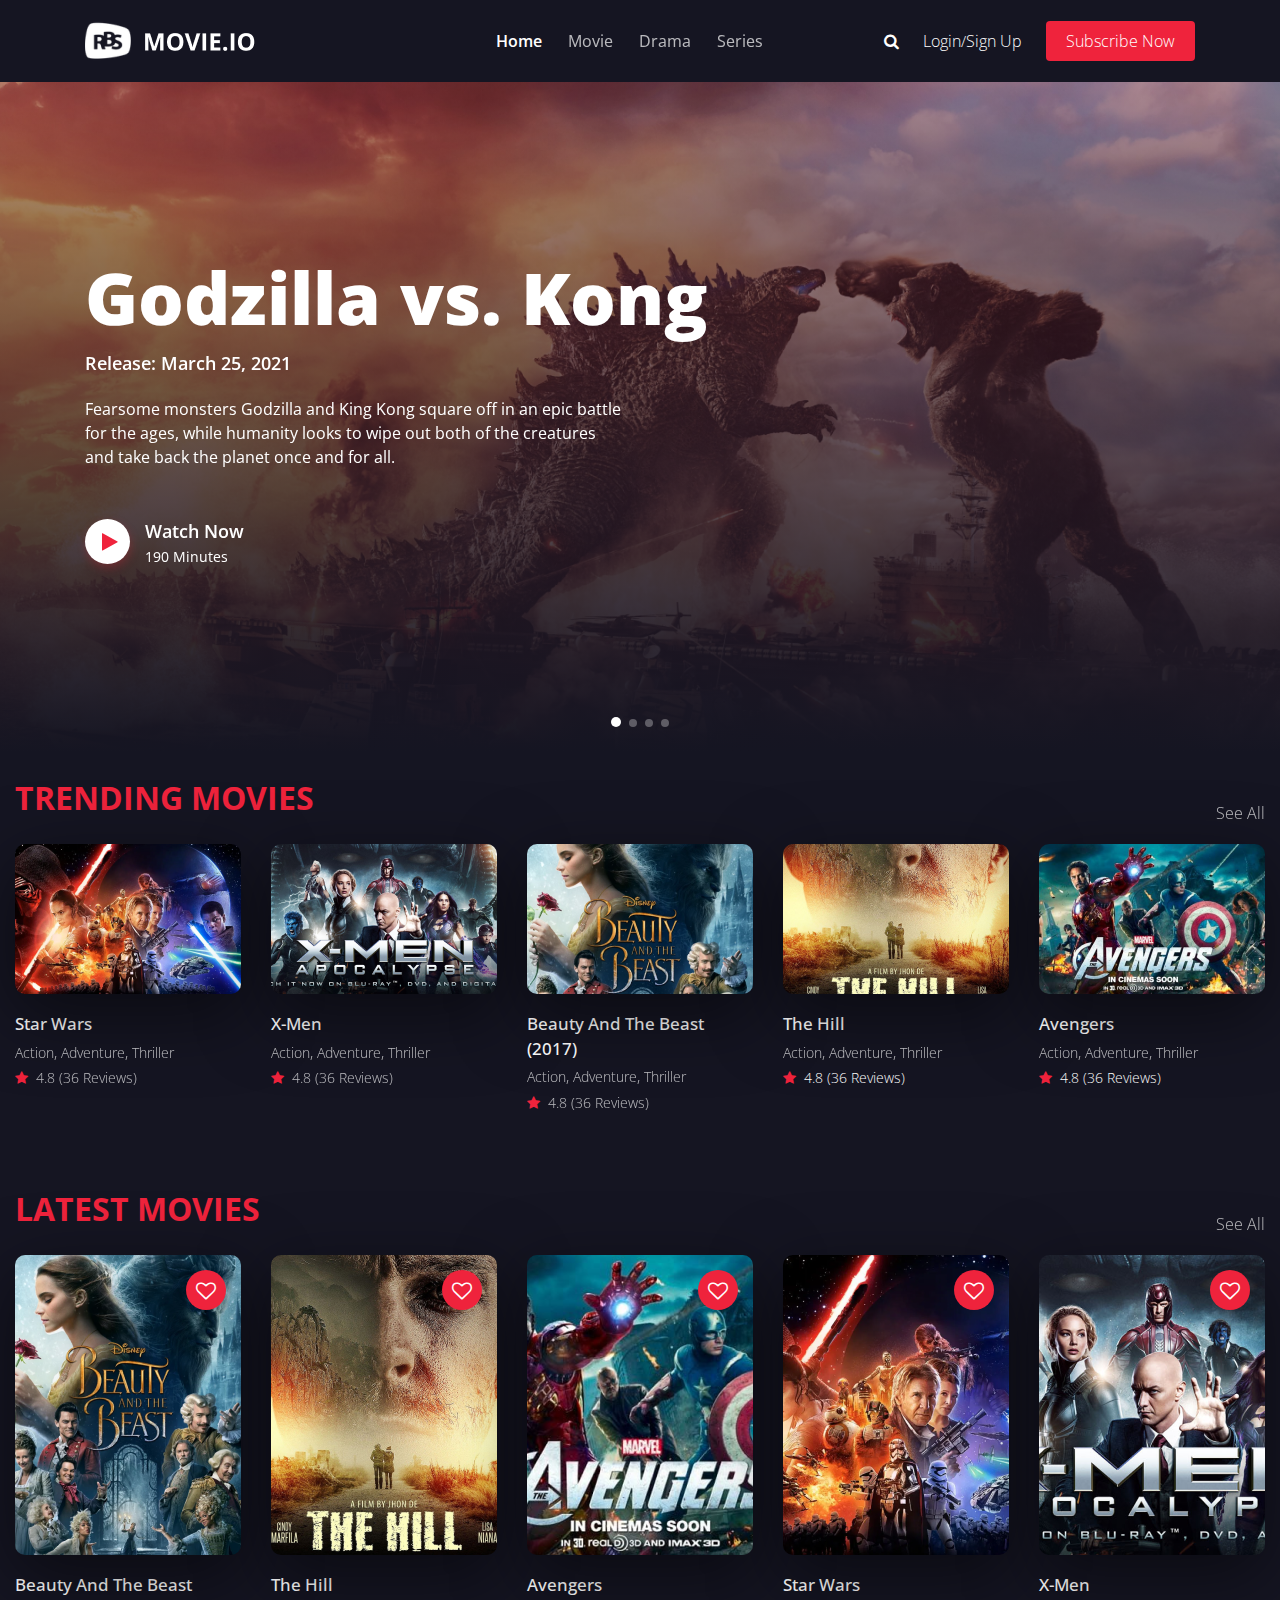
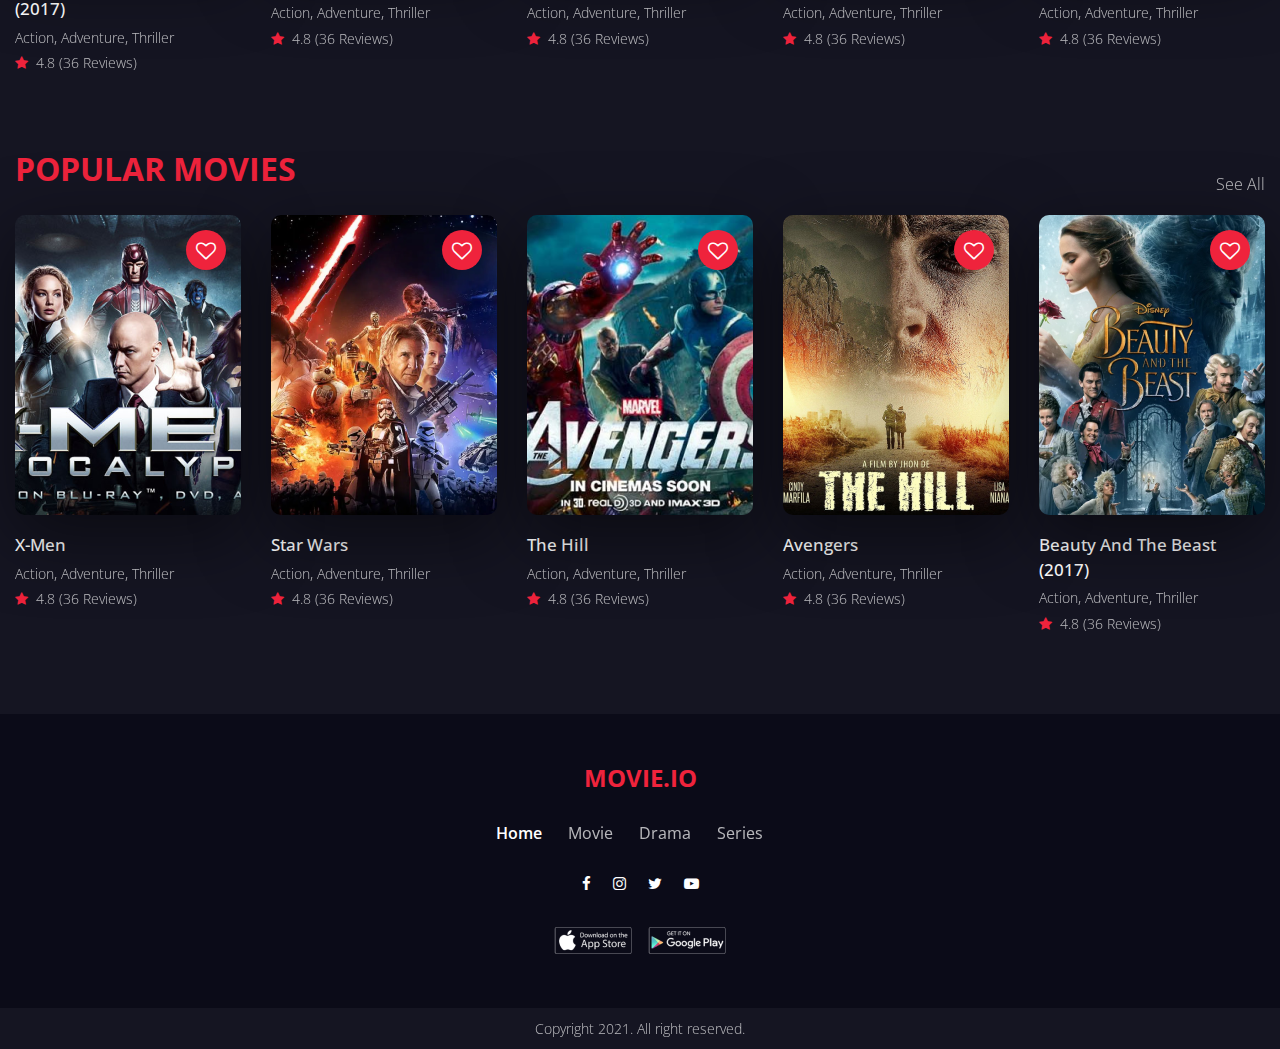
==== index.html @ 11afa3ee "home and details page desing" ====
<!DOCTYPE html>
<html lang="en">
<head>
    <meta charset="UTF-8">
    <meta name="viewport" content="width=device-width, initial-scale=1.0">
    <title>Movie App</title>
    <link rel="icon" href="assets/img/fav.ico" type="image/gif">
    <!--CSS Styles-->
    <link href="assets/css/bootstrap.min.css" rel="stylesheet">
    <link href="https://cdnjs.cloudflare.com/ajax/libs/font-awesome/4.7.0/css/font-awesome.css" rel="stylesheet">
    <link href="https://fonts.googleapis.com/css2?family=Open+Sans:ital,wght@0,400;0,600;0,700;0,800;1,400&display=swap" rel="stylesheet">
    <link href="assets/css/owl.carousel.min.css" rel="stylesheet">
    <link href="assets/css/style.css" rel="stylesheet">
    <link href="assets/css/responsive.css" rel="stylesheet">
</head>
<body>
    <header>
        <div class="header-menu-area">
            <div class="container">
                <div class="row align-items-center">
                    <div class="col-md-4">
                        <a href="#" class="logo"><img src="assets/img/logo.png" alt="Movie App"></a>
                    </div>
                    <div class="col-md-4">
                        <div class="primary-menu">
                            <ul class="main-menu text-center">
                                <li class="current-menu-item"><a href="#">Home</a></li>
                                <li><a href="#">Movie</a></li>
                                <li><a href="#">Drama</a></li>
                                <li><a href="#">Series</a></li>
                            </ul>
                        </div>
                    </div>
                    <div class="col-md-4 text-right">
                        <div class="header-right-area">
                            <ul class="list-unstyled m-0">
                                <li class="list-inline-item"><a href="#" class="search-trigger"><i class="fa fa-search"></i></a></li>
                                <li class="list-inline-item"><a href="#" class="inline-link">Login</a>/<a href="#" class="inline-link">Sign Up</a></li>
                                <li class="list-inline-item"><a href="#" class="movie-btn">Subscribe Now</a></li>
                            </ul>
                        </div>
                    </div>
                </div>
            </div>
        </div>
    </header>

    <section id="main-slider" class="slider-area owl-carousel">
        <div class="slider-item">
            <div class="slider-text-container">
                <div class="container">
                    <div class="row">
                        <div class="col-md-12">
                            <div class="slider-text">
                                <h1>Godzilla vs. Kong</h1>
                                <div class="release-date">release: March 25, 2021 </div>
                                <p>Fearsome monsters Godzilla and King Kong square off in an epic battle for the ages, while humanity looks to wipe out both of the creatures and take back the planet once and for all.</p>
                                <div class="watch-button">
                                    <a href="#" class="play-btn"><i class="fa fa-play" aria-hidden="true"></i></a>
                                    <div class="watch-text">Watch Now <div class="duration">190 minutes</div></div>
                                </div>
                            </div>
                        </div>
                    </div>
                </div>
            </div>
            <img src="assets/img/slider.png" alt="Title here">
        </div>
        <div class="slider-item">
            <div class="slider-text-container">
                <div class="container">
                    <div class="row">
                        <div class="col-md-12">
                            <div class="slider-text">
                                <h1>Star Wars II</h1>
                                <div class="release-date">release: March 25, 2021 </div>
                                <p>Fearsome monsters Godzilla and King Kong square off in an epic battle for the ages, while humanity looks to wipe out both of the creatures and take back the planet once and for all.</p>
                                <div class="watch-button">
                                    <a href="#" class="play-btn"><i class="fa fa-play" aria-hidden="true"></i></a>
                                    <div class="watch-text">Watch Now <div class="duration">190 minutes</div></div>
                                </div>
                            </div>
                        </div>
                    </div>
                </div>
            </div>
            <img src="assets/img/slider-2.png" alt="Title here">
        </div>
        <div class="slider-item">
            <div class="slider-text-container">
                <div class="container">
                    <div class="row">
                        <div class="col-md-12">
                            <div class="slider-text">
                                <h1>Godzilla vs. Kong</h1>
                                <div class="release-date">release: March 25, 2021 </div>
                                <p>Fearsome monsters Godzilla and King Kong square off in an epic battle for the ages, while humanity looks to wipe out both of the creatures and take back the planet once and for all.</p>
                                <div class="watch-button">
                                    <a href="#" class="play-btn"><i class="fa fa-play" aria-hidden="true"></i></a>
                                    <div class="watch-text">Watch Now <div class="duration">190 minutes</div></div>
                                </div>
                            </div>
                        </div>
                    </div>
                </div>
            </div>
            <img src="assets/img/slider.png" alt="Title here">
        </div>
        <div class="slider-item">
            <div class="slider-text-container">
                <div class="container">
                    <div class="row">
                        <div class="col-md-12">
                            <div class="slider-text">
                                <h1>Star Wars II</h1>
                                <div class="release-date">release: March 25, 2021 </div>
                                <p>Fearsome monsters Godzilla and King Kong square off in an epic battle for the ages, while humanity looks to wipe out both of the creatures and take back the planet once and for all.</p>
                                <div class="watch-button">
                                    <a href="#" class="play-btn"><i class="fa fa-play" aria-hidden="true"></i></a>
                                    <div class="watch-text">Watch Now <div class="duration">190 minutes</div></div>
                                </div>
                            </div>
                        </div>
                    </div>
                </div>
            </div>
            <img src="assets/img/slider-2.png" alt="Title here">
        </div>
    </section>

    <section class="trending-movies pb-0">
        <div class="container max-container">
            <div class="row align-items-center">
                <div class="col-md-8">
                    <div class="section-title">
                        <h2>trending movies</h2>
                    </div>
                </div>
                <div class="col-md-4 text-right">
                    <a href="#" class="view-link">See All</a>
                </div>
            </div>
            <div class="row">
                <div class="col">
                    <div class="movie-thumbnail">
                        <div class="movie-poster">
                            <img src="assets/img/movie.png" alt="star wars">
                        </div>
                        <div class="movie-desc">
                            <h4><a href="#">star wars</a></h4>
                            <div class="movie-categories"><a href="#">action</a>, <a href="#">adventure</a>, <a href="#">thriller</a></div>
                            <div class="movie-ratings"><i class="fa fa-star"></i><span>4.8 (36 reviews)</span></div>
                        </div>
                    </div>
                </div>
                <div class="col">
                    <div class="movie-thumbnail">
                        <div class="movie-poster">
                            <img src="assets/img/thumb-2.png" alt="X-men">
                        </div>
                        <div class="movie-desc">
                            <h4><a href="#">X-men</a></h4>
                            <div class="movie-categories"><a href="#">action</a>, <a href="#">adventure</a>, <a href="#">thriller</a></div>
                            <div class="movie-ratings"><i class="fa fa-star"></i><span>4.8 (36 reviews)</span></div>
                        </div>
                    </div>
                </div>
                <div class="col">
                    <div class="movie-thumbnail">
                        <div class="movie-poster">
                            <img src="assets/img/thumb-3.png" alt="Beauty and the beast (2017)">
                        </div>
                        <div class="movie-desc">
                            <h4><a href="#">Beauty and the beast (2017)</a></h4>
                            <div class="movie-categories"><a href="#">action</a>, <a href="#">adventure</a>, <a href="#">thriller</a></div>
                            <div class="movie-ratings"><i class="fa fa-star"></i><span>4.8 (36 reviews)</span></div>
                        </div>
                    </div>
                </div>
                <div class="col">
                    <div class="movie-thumbnail">
                        <div class="movie-poster">
                            <img src="assets/img/thumb-4.png" alt="the hill">
                        </div>
                        <div class="movie-desc">
                            <h4><a href="#">the hill</a></h4>
                            <div class="movie-categories"><a href="#">action</a>, <a href="#">adventure</a>, <a href="#">thriller</a></div>
                            <div class="movie-ratings"><i class="fa fa-star"></i>4.8 (36 reviews)</div>
                        </div>
                    </div>
                </div>
                <div class="col">
                    <div class="movie-thumbnail">
                        <div class="movie-poster">
                            <img src="assets/img/thumb-5.png" alt="avengers">
                        </div>
                        <div class="movie-desc">
                            <h4><a href="#">avengers</a></h4>
                            <div class="movie-categories"><a href="#">action</a>, <a href="#">adventure</a>, <a href="#">thriller</a></div>
                            <div class="movie-ratings"><i class="fa fa-star"></i>4.8 (36 reviews)</div>
                        </div>
                    </div>
                </div>
            </div>
        </div>
    </section>
    
    <section class="trending-movies latest-movies pt-80 pb-0">
        <div class="container max-container">
            <div class="row align-items-center">
                <div class="col-md-8">
                    <div class="section-title">
                        <h2>latest movies</h2>
                    </div>
                </div>
                <div class="col-md-4 text-right">
                    <a href="#" class="view-link">See All</a>
                </div>
            </div>
            <div class="row">
                <div class="col">
                    <div class="movie-thumbnail movie-long-thumb position-relative">
                        <a href="#" class="movie-wishlist"><i class="fa fa-heart-o"></i></a>
                        <div class="movie-poster">
                            <img src="assets/img/movie-1.png" alt="Beauty and the beast (2017)">
                        </div>
                        <div class="movie-desc">
                            <h4><a href="#">Beauty and the beast (2017)</a></h4>
                            <div class="movie-categories"><a href="#">action</a>, <a href="#">adventure</a>, <a href="#">thriller</a></div>
                            <div class="movie-ratings"><i class="fa fa-star"></i><span>4.8 (36 reviews)</span></div>
                        </div>
                    </div>
                </div>
                <div class="col">
                    <div class="movie-thumbnail movie-long-thumb position-relative">
                        <a href="#" class="movie-wishlist"><i class="fa fa-heart-o"></i></a>
                        <div class="movie-poster">
                            <img src="assets/img/movie-2.png" alt="the hill">
                        </div>
                        <div class="movie-desc">
                            <h4><a href="#">the hill</a></h4>
                            <div class="movie-categories"><a href="#">action</a>, <a href="#">adventure</a>, <a href="#">thriller</a></div>
                            <div class="movie-ratings"><i class="fa fa-star"></i><span>4.8 (36 reviews)</span></div>
                        </div>
                    </div>
                </div>
                <div class="col">
                    <div class="movie-thumbnail movie-long-thumb position-relative">
                        <a href="#" class="movie-wishlist"><i class="fa fa-heart-o"></i></a>
                        <div class="movie-poster">
                            <img src="assets/img/movie-3.png" alt="avengers">
                        </div>
                        <div class="movie-desc">
                            <h4><a href="#">avengers</a></h4>
                            <div class="movie-categories"><a href="#">action</a>, <a href="#">adventure</a>, <a href="#">thriller</a></div>
                            <div class="movie-ratings"><i class="fa fa-star"></i><span>4.8 (36 reviews)</span></div>
                        </div>
                    </div>
                </div>
                <div class="col">
                    <div class="movie-thumbnail movie-long-thumb position-relative">
                        <a href="#" class="movie-wishlist"><i class="fa fa-heart-o"></i></a>
                        <div class="movie-poster">
                            <img src="assets/img/movie-4.png" alt="star wars">
                        </div>
                        <div class="movie-desc">
                            <h4><a href="#">star wars</a></h4>
                            <div class="movie-categories"><a href="#">action</a>, <a href="#">adventure</a>, <a href="#">thriller</a></div>
                            <div class="movie-ratings"><i class="fa fa-star"></i><span>4.8 (36 reviews)</span></div>
                        </div>
                    </div>
                </div>
                <div class="col">
                    <div class="movie-thumbnail movie-long-thumb position-relative">
                        <a href="#" class="movie-wishlist"><i class="fa fa-heart-o"></i></a>
                        <div class="movie-poster">
                            <img src="assets/img/movie-5.png" alt="X-men">
                        </div>
                        <div class="movie-desc">
                            <h4><a href="#">X-men</a></h4>
                            <div class="movie-categories"><a href="#">action</a>, <a href="#">adventure</a>, <a href="#">thriller</a></div>
                            <div class="movie-ratings"><i class="fa fa-star"></i><span>4.8 (36 reviews)</span></div>
                        </div>
                    </div>
                </div>
            </div>
        </div>
    </section>

    <section class="trending-movies popular-movies pt-80 pb-80">
        <div class="container max-container">
            <div class="row align-items-center">
                <div class="col-md-8">
                    <div class="section-title">
                        <h2>popular movies</h2>
                    </div>
                </div>
                <div class="col-md-4 text-right">
                    <a href="#" class="view-link">See All</a>
                </div>
            </div>
            <div class="row">
                <div class="col">
                    <div class="movie-thumbnail movie-long-thumb position-relative">
                        <a href="#" class="movie-wishlist"><i class="fa fa-heart-o"></i></a>
                        <div class="movie-poster">
                            <img src="assets/img/movie-5.png" alt="X-men">
                        </div>
                        <div class="movie-desc">
                            <h4><a href="#">X-men</a></h4>
                            <div class="movie-categories"><a href="#">action</a>, <a href="#">adventure</a>, <a href="#">thriller</a></div>
                            <div class="movie-ratings"><i class="fa fa-star"></i><span>4.8 (36 reviews)</span></div>
                        </div>
                    </div>
                </div>
                <div class="col">
                    <div class="movie-thumbnail movie-long-thumb position-relative">
                        <a href="#" class="movie-wishlist"><i class="fa fa-heart-o"></i></a>
                        <div class="movie-poster">
                            <img src="assets/img/movie-4.png" alt="star wars">
                        </div>
                        <div class="movie-desc">
                            <h4><a href="#">star wars</a></h4>
                            <div class="movie-categories"><a href="#">action</a>, <a href="#">adventure</a>, <a href="#">thriller</a></div>
                            <div class="movie-ratings"><i class="fa fa-star"></i><span>4.8 (36 reviews)</span></div>
                        </div>
                    </div>
                </div>
                <div class="col">
                    <div class="movie-thumbnail movie-long-thumb position-relative">
                        <a href="#" class="movie-wishlist"><i class="fa fa-heart-o"></i></a>
                        <div class="movie-poster">
                            <img src="assets/img/movie-3.png" alt="the hill">
                        </div>
                        <div class="movie-desc">
                            <h4><a href="#">the hill</a></h4>
                            <div class="movie-categories"><a href="#">action</a>, <a href="#">adventure</a>, <a href="#">thriller</a></div>
                            <div class="movie-ratings"><i class="fa fa-star"></i><span>4.8 (36 reviews)</span></div>
                        </div>
                    </div>
                </div>
                <div class="col">
                    <div class="movie-thumbnail movie-long-thumb position-relative">
                        <a href="#" class="movie-wishlist"><i class="fa fa-heart-o"></i></a>
                        <div class="movie-poster">
                            <img src="assets/img/movie-2.png" alt="avengers">
                        </div>
                        <div class="movie-desc">
                            <h4><a href="#">avengers</a></h4>
                            <div class="movie-categories"><a href="#">action</a>, <a href="#">adventure</a>, <a href="#">thriller</a></div>
                            <div class="movie-ratings"><i class="fa fa-star"></i><span>4.8 (36 reviews)</span></div>
                        </div>
                    </div>
                </div>
                <div class="col">
                    <div class="movie-thumbnail movie-long-thumb position-relative">
                        <a href="#" class="movie-wishlist"><i class="fa fa-heart-o"></i></a>
                        <div class="movie-poster">
                            <img src="assets/img/movie-1.png" alt="Beauty and the beast (2017)">
                        </div>
                        <div class="movie-desc">
                            <h4><a href="#">Beauty and the beast (2017)</a></h4>
                            <div class="movie-categories"><a href="#">action</a>, <a href="#">adventure</a>, <a href="#">thriller</a></div>
                            <div class="movie-ratings"><i class="fa fa-star"></i><span>4.8 (36 reviews)</span></div>
                        </div>
                    </div>
                </div>
            </div>
        </div>
    </section>

    <footer>
        <div class="site-footer">
            <div class="container">
                <div class="row">
                    <div class="col-lg-12 text-center">
                        <h2>MOVIE.IO</h2>
                        <div class="footer-links">
                            <ul class="main-menu text-center">
                                <li class="current-menu-item"><a href="#">Home</a></li>
                                <li><a href="#">Movie</a></li>
                                <li><a href="#">Drama</a></li>
                                <li><a href="#">Series</a></li>
                            </ul>
                        </div>
                        <div class="social-links">
                            <ul class="list-unstyled m-0">
                                <li class="list-inline-item"><a href="#"><i class="fa fa-facebook"></i></a></li>
                                <li class="list-inline-item"><a href="#"><i class="fa fa-instagram"></i></a></li>
                                <li class="list-inline-item"><a href="#"><i class="fa fa-twitter"></i></a></li>
                                <li class="list-inline-item"><a href="#"><i class="fa fa-youtube-play"></i></a></li>
                            </ul>
                        </div>
                        <div class="app-store-link">
                            <a href="#"><img src="assets/img/app-store.png" alt="App Store"></a>
                            <a href="#"><img src="assets/img/google-play.png" alt="google play"></a>
                        </div>
                    </div>
                </div>
            </div>
        </div>
        <div class="footer-copy-right">
            <div class="container">
                <div class="row">
                    <div class="col-lg-12">
                        <p class="text-center">Copyright 2021. All right reserved.</p>
                    </div>
                </div>
            </div>
        </div>
    </footer>

    <script src="assets/js/jquery-3.5.1.min.js"></script>
    <script src="assets/js/popper.min.js"></script>
    <script src="assets/js/bootstrap.min.js"></script>
    <script src="assets/js/owl.carousel.min.js"></script>
    <script src="assets/js/main.js"></script>
</body>
</html>
---- assets/css/style.css ----
/*!
Theme Name: Quickstart Pack
Theme URI: https://github.com/aminurislamarnob/
Author: Aminur Islam Arnob
Author URI: https://github.com/aminurislamarnob/
Description: Quickstart HTML Pack With Bootstrap 4
*/

:root{
    --movie-red:#EF233C;
    --movie-black:#0B0B18;
    --movie-black-2:#151522;
    --movie-white:#ffffff;
}


body {
    font-family: 'Open Sans', sans-serif;
    color: var(--azna-gray);
    line-height: 1.5;
    font-size: 15px;
    font-weight: 300;
}

h1,
h2,
h3,
h4,
h5,
h6 {
    margin: 0 0 15px;
    font-weight: 700;
    color: var(--azna-black);
}
a:focus,
.form-control:focus,
.btn:focus,
button:focus,
video:focus, .btn:focus{
    outline: 0 solid;
    -webkit-box-shadow: none;
            box-shadow: none;
}

img {
    max-width: 100%;
    height: auto;
}

a{color: var(--azna-orange);}
a:hover {
    text-decoration: none;
    color: var(--azna-black);
}

a, .trans-3, button, input[type=submit] {
    -webkit-transition: all 0.3s ease;
    -o-transition: all 0.3s ease;
    transition: all 0.3s ease;
}

.trans-4 {
    -webkit-transition: all 0.4s ease;
    -o-transition: all 0.4s ease;
    transition: all 0.4s ease;
}

.trans-4 {
    -webkit-transition: all 0.5s ease;
    -o-transition: all 0.5s ease;
    transition: all 0.5s ease;
}

.trans-5 {
    -webkit-transition: all 0.5s ease-in;
    -o-transition: all 0.5s ease-in;
    transition: all 0.5s ease-in;
}

.trans-6 {
    -webkit-transition: all 0.6s ease-in;
    -o-transition: all 0.6s ease-in;
    transition: all 0.6s ease-in;
}

strong, b {
    font-weight: 700;
}

/* ::-webkit-input-placeholder {
    color: #151428;
}

:-ms-input-placeholder { 
    color: #151428;
}

::placeholder, textarea::placeholder {
    color: #151428;
} */
.pb-30{
    padding-bottom: 30px;
}
.mb-30{
    margin-bottom: 30px;
}
.pb-60{
    padding-bottom: 60px;
}
.mb-60{
    margin-bottom: 60px;
}
.pb-100{
    padding-bottom: 100px;
}
.pt-30{
    padding-top: 30px;
}
.mt-30{
    margin-top: 30px;
}
.pt-60{
    padding-top: 60px;
}
.pt-80{
    padding-top: 80px!important;
}
.pb-80{
    padding-bottom: 80px!important;
}
.mt-60{
    margin-top: 60px;
}
.pt-100{
    padding-top: 100px;
}
.container.max-container {
    max-width: 1440px;
}

/*Menu Area*/
.main-menu, .main-menu ul {
    margin: 0;
    padding: 0;
    list-style: none;
    text-transform: capitalize;
}

.main-menu > li {
    display: inline-block;
}

.header-menu-area .logo img {
    max-height: 55px;
}

.main-menu > li > a {
    display: block;
    padding: 30px 0;
    margin-right: 22px;
}

.main-menu li a {
    color: var(--movie-white);
    font-weight: 400;
    font-size: 16px;
    opacity: 0.7;
    line-height: 22px;
}
.main-menu li.current-menu-item a {
    color: var(--movie-white);
    font-weight: 600;
    opacity: 1;
}

.main-menu li a:hover {
    color: var(--movie-white);
    opacity: 1;
}
.main-menu li {
    position: relative;
}

.main-menu li.menu-item-has-children > a::after {
    font-family: 'FontAwesome';
    font-size: 13px;
    padding-left: 6px;
    content: "\f0d7";
}
.main-menu .sub-menu {
    position: absolute;
    background: #fff;
    width: 270px;
    padding: 20px;
    transition: .4s;
    left: 0;
    top: 70px;
    opacity: 0;
    visibility: hidden;
    z-index: -1;
    text-align: left;
}

.main-menu .sub-menu a {
    display: block;
    color: var(--azna-gray);
    padding: 10px 0;
    border-bottom: 1px solid #f2f5f7;
    font-weight: 400;
}
.main-menu .sub-menu a:hover{
    color: var(--movie-black-2);
}

.main-menu li.menu-item-has-children:hover .sub-menu {
    opacity: 1;
    visibility: visible;
    z-index: 1;
    top: 84px;
}

.main-menu .sub-menu li:last-child a {
    border-bottom: 0px;
}
.main-menu .sub-menu li:first-child a {
    padding-top: 0;
}
.header-menu-area {
    background: var(--movie-black-2);
}
.header-right-area a {
    color: var(--movie-white);
    font-size: 16px;
}

.movie-btn {
    display: inline-block;
    background: var(--movie-red);
    padding: 8px 20px;
    border-radius: 4px;
    transition: .3s;
}
.movie-btn:hover{
    background: var(--movie-white);
    color: var(--movie-red);
}

.header-right-area .list-inline-item:not(:last-child) {
    margin-right: 20px;
}
.header-right-area a:hover {
    color: var(--movie-red);
}
.header-right-area {
    color: var(--movie-white);
}

/*Slider area*/
.slider-item img {
    height: 670px;
    object-fit: cover;
}
.slider-item {
    position: relative;
    z-index: 1;
}

.slider-item::after {
    position: absolute;
    content: "";
    left: 0;
    right: 0;
    top: 0;
    bottom: 0;
    background: linear-gradient(180deg, rgba(239, 35, 60, 0.2) -21.88%, #151522 100%);
}
.slider-area .owl-dots button {
    width: 8px;
    height: 8px;
    background: #fff!important;
    margin: 0 4px;
    bottom: 20px;
    border-radius: 50%;
    opacity: 0.30;
}

.slider-area .owl-dots {
    position: absolute;
    bottom: 20px;
    text-align: center;
    left: 0;
    right: 0;
}

.slider-area .owl-dots button.active {
    width: 10px;
    height: 10px;
    opacity: 1;
}
.slider-text h1 {
    font-size: 72px;
    line-height: 65px;
    font-weight: 800;
    color: #fff;
    margin-bottom: 20px;
}
.slider-text-container {
    position: absolute;
    z-index: 9;
    left: 0;
    right: 0;
    top: 50%;
    transform: translateY(-50%);
}

.slider-text {
    color: #fff;
}

.release-date {
    font-size: 18px;
    font-weight: 600;
    text-transform: capitalize;
    margin-bottom: 20px;
}

.slider-text p {
    font-size: 16px;
    line-height: 24px;
    font-weight: 400;
    margin-bottom: 50px;
    max-width: 540px;
}

.play-btn {
    display: inline-block;
    width: 45px;
    height: 45px;
    background: #ffffff;
    color: #ef233c;
    text-align: center;
    line-height: 45px;
    box-shadow: 1px 4px 10px rgba(239, 35, 60, 0.25);
    border-radius: 50%;
    font-size: 20px;
}
.play-btn:hover {
    background: #ef233c;
    color: #fff;
}

.play-btn i {
    margin-left: 5px;
}

.watch-button {
    display: flex;
}

.watch-text .duration {
    display: list-item;
    font-size: 14px;
    font-weight: 400;
}
.watch-text .duration::marker {
    content: "";
}

.watch-text {
    font-size: 18px;
    font-weight: 600;
    line-height: 25px;
    text-transform: capitalize;
    margin-left: 15px;
}
/*Movie Thumbnail Design*/
.section-title h2 {
    text-transform: uppercase;
    font-size: 32px;
    line-height: 44px;
    color: #EF233C;
    margin-bottom: 30px;
    line-height: 1;
}

.trending-movies {
    padding: 30px 0;
    background: #151522;
}
.movie-poster {
    margin-bottom: 18px;
}
.movie-poster img {
    border-radius: 10px;
    height: 150px;
    object-fit: cover;
    filter: drop-shadow(0px 20px 35px rgba(0, 0, 0, 0.5));
}

.movie-desc h4 {
    color: var(--movie-white);
    text-transform: capitalize;
    font-size: 17px;
    margin-bottom: 4px;
    font-weight: 500;
    line-height: 24.5px;
}
.movie-desc h4 a:hover {
    color: var(--movie-red);
}

.movie-categories a, .movie-ratings {
    text-transform: capitalize;
    color: var(--movie-white);
    font-size: 14px;
}

.movie-ratings i {
    color: var(--movie-red);
    margin-right: 8px;
}

.movie-categories {
    margin-bottom: 4px;
    opacity: 0.7;
    color: var(--movie-white);
}
.movie-categories a:hover{
    color: var(--movie-red);
}
.view-link {
    color: #fff;
    opacity: 0.70;
    font-size: 16px;
}

.view-link:hover {
    opacity: 1;
    color: #fff;
}
.movie-ratings span{
    color: #fff;
    opacity: 0.70; 
}
.movie-long-thumb .movie-poster img {
    height: 300px;
    object-fit: cover;
}
.movie-wishlist {
    background: #ef233c;
    width: 40px;
    height: 40px;
    display: inline-block;
    border-radius: 50%;
    text-align: center;
    line-height: 41px;
    font-size: 20px;
    color: #fff;
    position: absolute;
    right: 15px;
    top: 15px;
    z-index: 9;
}

.movie-wishlist:hover {
    background: #fff;
    color: #ef233c;
}

/*Movies Details Page*/
.movies-details {
    background: #151522;
}

.movies-details h2 {
    color: #fff;
    font-size: 30px;
    font-weight: 600;
    margin-bottom: 30px;
}

.movies-details p {
    color: #fff;
    font-size: 16px;
    line-height: 26px;
    opacity: 0.7;
}

/*Footer Style*/
.site-footer {
    background: #0B0B18;
    padding: 50px 0;
}

.site-footer h2 {
    font-size: 24px;
    font-weight: 700;
    color: var(--movie-red);
    margin-bottom: 30px;
}

.social-links ul li a {
    color: #fff;
    display: inline-block;
    padding: 0 5px;
}

.footer-links ul li a {
    font-size: 16px;
    text-transform: capitalize;
    color: #fff;
}

.social-links {
    margin: 27px 0;
}

.footer-copy-right {
    background: #151522;
    padding: 10px 0;
    font-size: 14px;
}

.footer-copy-right p {
    margin: 0;
    color: #fff;
    opacity: 0.7;
}
.footer-links .main-menu li a {
    padding: 0;
}
---- assets/css/responsive.css ----
@media only screen and (max-width: 1700px) {

}

@media only screen and (max-width: 1700px) and (min-width: 1024px)  {

}

@media only screen and (max-width: 1365px) { 

}

@media only screen and (max-width: 1024px) { 

}

@media only screen and (min-width: 991px) {

}

@media only screen and (max-width: 1200px) { 

}



@media only screen and (max-width: 991px) {

}


@media only screen and (max-width: 767px) { 

}
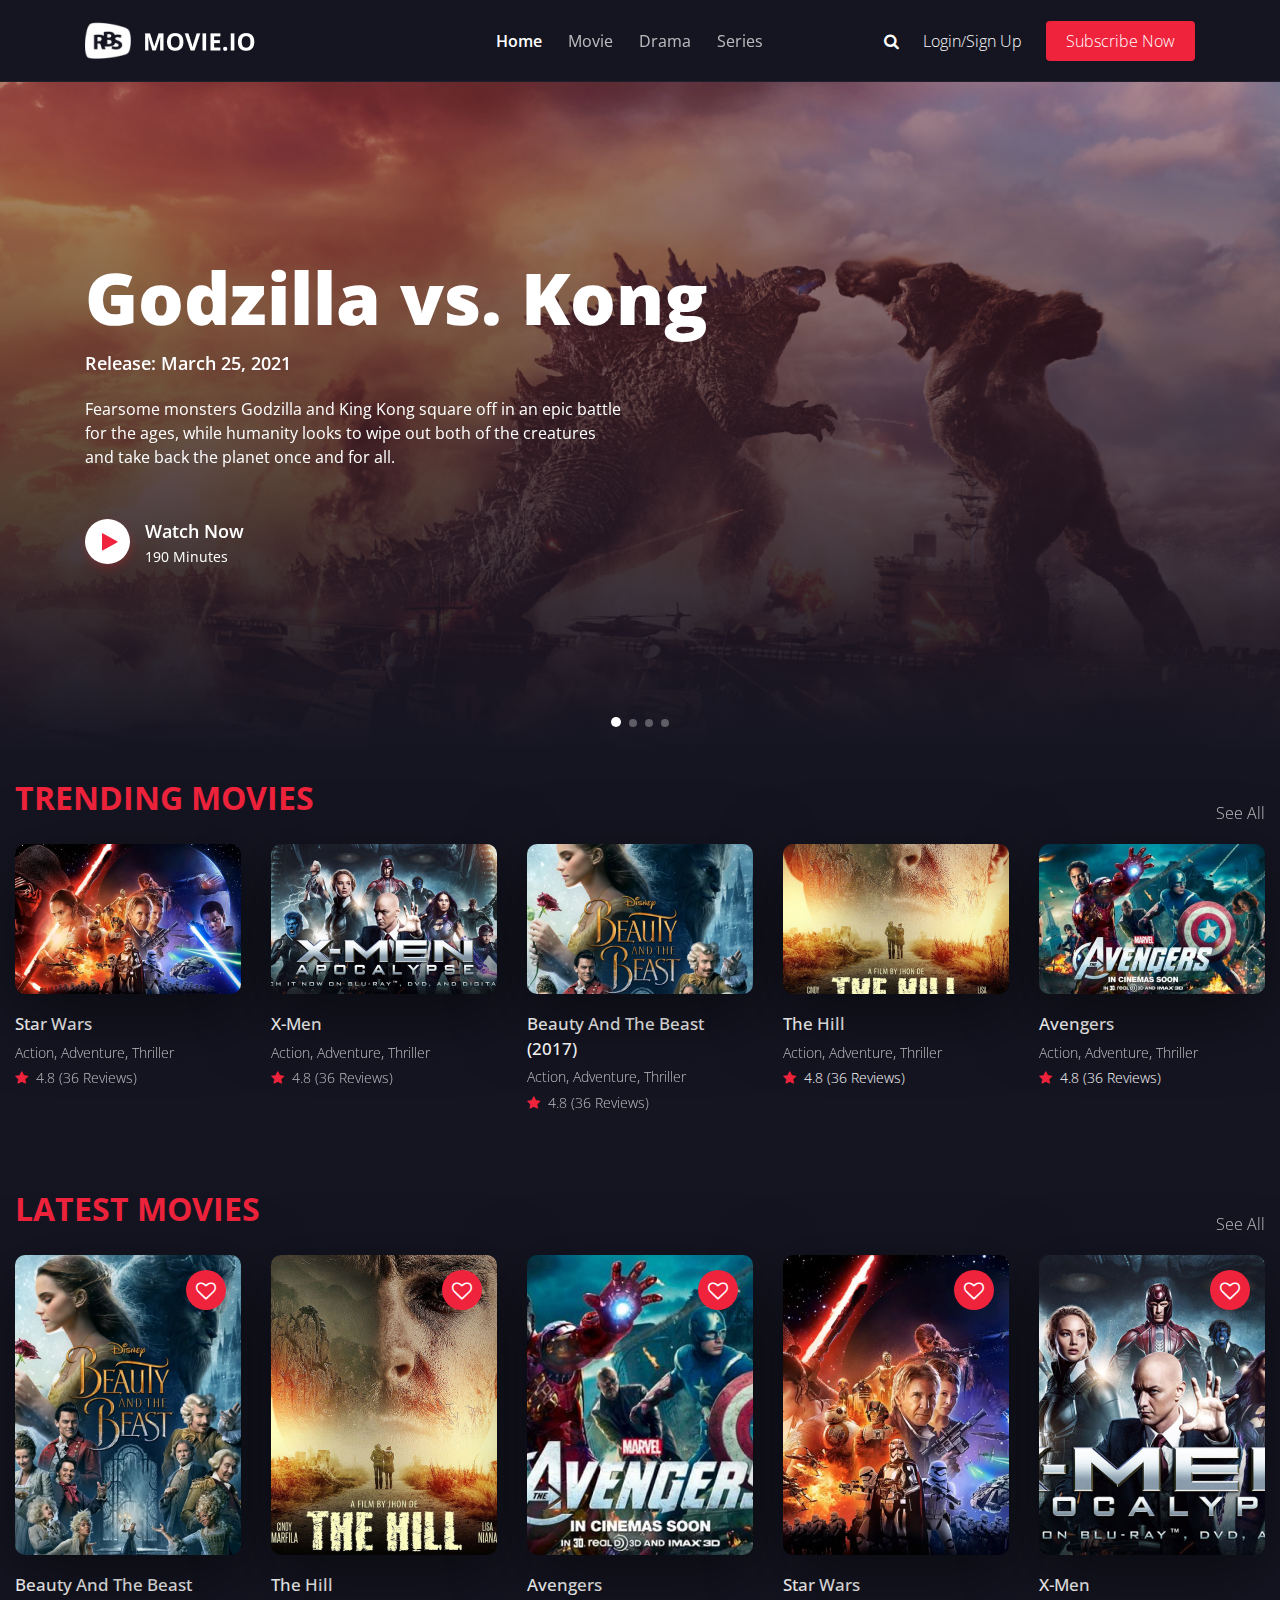
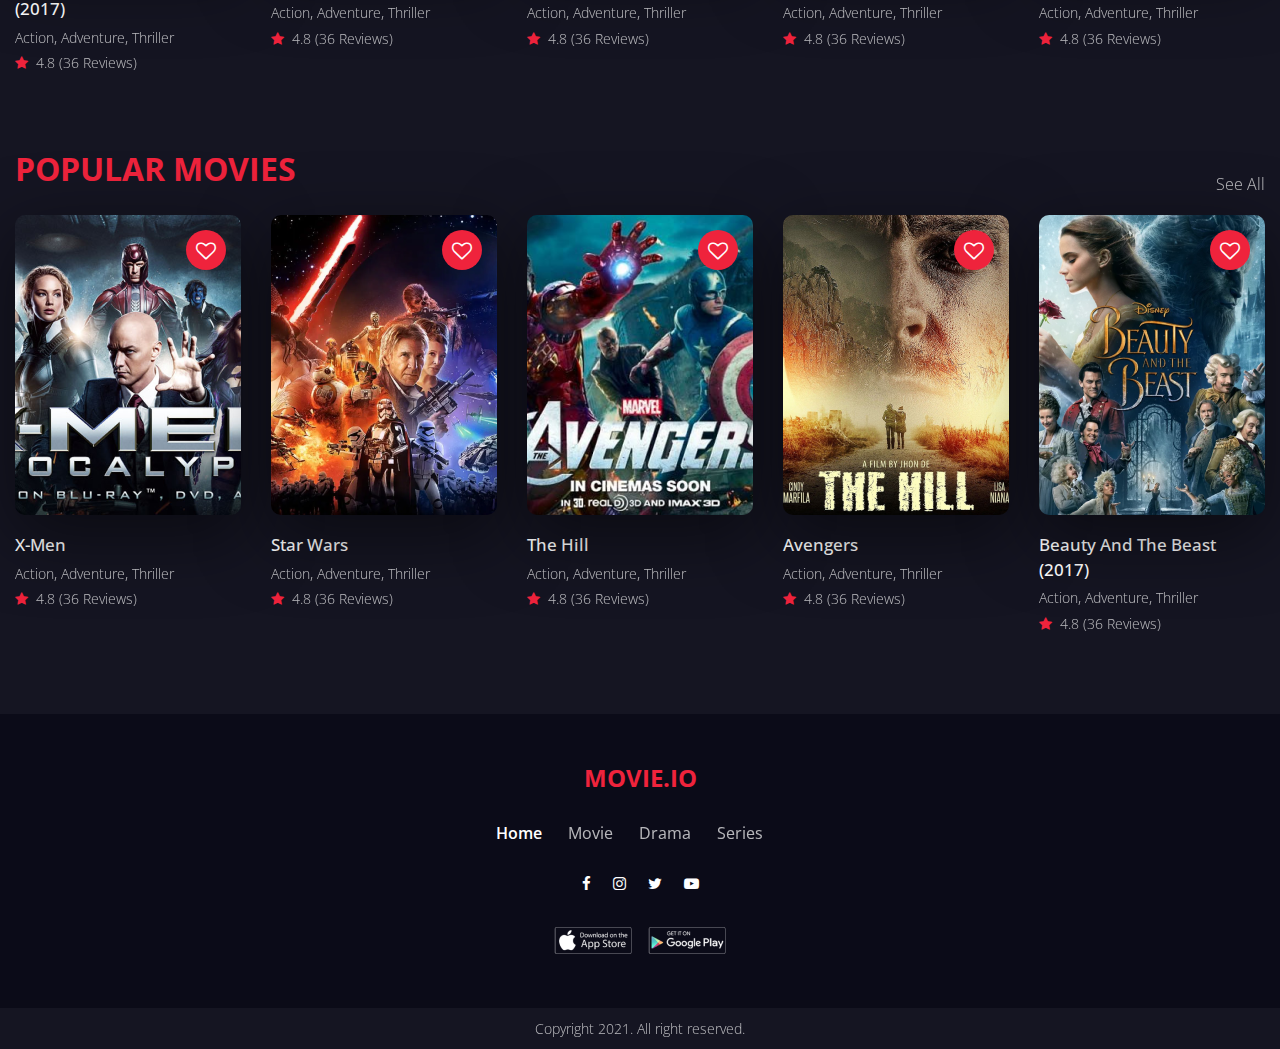
==== commit 31310646: "login and register and search design" ====
--- a/index.html
+++ b/index.html
@@ -4,7 +4,7 @@
     <meta charset="UTF-8">
     <meta name="viewport" content="width=device-width, initial-scale=1.0">
     <title>Movie App</title>
-    <link rel="icon" href="assets/img/fav.ico" type="image/gif">
+    <link rel="icon" href="assets/img/light-logo.png" type="image/gif">
     <!--CSS Styles-->
     <link href="assets/css/bootstrap.min.css" rel="stylesheet">
     <link href="https://cdnjs.cloudflare.com/ajax/libs/font-awesome/4.7.0/css/font-awesome.css" rel="stylesheet">
@@ -19,12 +19,12 @@
             <div class="container">
                 <div class="row align-items-center">
                     <div class="col-md-4">
-                        <a href="#" class="logo"><img src="assets/img/logo.png" alt="Movie App"></a>
+                        <a href="index.html" class="logo"><img src="assets/img/logo.png" alt="Movie App"></a>
                     </div>
                     <div class="col-md-4">
                         <div class="primary-menu">
                             <ul class="main-menu text-center">
-                                <li class="current-menu-item"><a href="#">Home</a></li>
+                                <li class="current-menu-item"><a href="index.html">Home</a></li>
                                 <li><a href="#">Movie</a></li>
                                 <li><a href="#">Drama</a></li>
                                 <li><a href="#">Series</a></li>
@@ -34,8 +34,15 @@
                     <div class="col-md-4 text-right">
                         <div class="header-right-area">
                             <ul class="list-unstyled m-0">
-                                <li class="list-inline-item"><a href="#" class="search-trigger"><i class="fa fa-search"></i></a></li>
-                                <li class="list-inline-item"><a href="#" class="inline-link">Login</a>/<a href="#" class="inline-link">Sign Up</a></li>
+                                <li class="list-inline-item">
+                                    <a href="#" class="search-trigger"><i class="fa fa-search"></i></a>
+                                    <div class="float-search-box">
+                                        <form action="">
+                                            <input class="form-control" type="text" name="search" id="search" placeholder="Please type to search movie...">
+                                        </form>
+                                    </div>
+                                </li>
+                                <li class="list-inline-item"><a href="login.html" class="inline-link">Login</a>/<a href="register.html" class="inline-link">Sign Up</a></li>
                                 <li class="list-inline-item"><a href="#" class="movie-btn">Subscribe Now</a></li>
                             </ul>
                         </div>
@@ -56,7 +63,47 @@
                                 <div class="release-date">release: March 25, 2021 </div>
                                 <p>Fearsome monsters Godzilla and King Kong square off in an epic battle for the ages, while humanity looks to wipe out both of the creatures and take back the planet once and for all.</p>
                                 <div class="watch-button">
-                                    <a href="#" class="play-btn"><i class="fa fa-play" aria-hidden="true"></i></a>
+                                    <a href="#" class="play-btn" data-toggle="modal" data-target="#videoModal"><i class="fa fa-play" aria-hidden="true"></i></a>
+                                    <div class="watch-text">Watch Now <div class="duration">190 minutes</div></div>
+                                </div>
+                            </div>
+                        </div>
+                    </div>
+                </div>
+            </div>
+            <img src="assets/img/slider.png" alt="Title here">
+        </div>
+        <div class="slider-item">
+            <div class="slider-text-container">
+                <div class="container">
+                    <div class="row">
+                        <div class="col-md-12">
+                            <div class="slider-text">
+                                <h1>Star Wars II</h1>
+                                <div class="release-date">release: March 25, 2021 </div>
+                                <p>Fearsome monsters Godzilla and King Kong square off in an epic battle for the ages, while humanity looks to wipe out both of the creatures and take back the planet once and for all.</p>
+                                <div class="watch-button">
+                                    <a href="#" class="play-btn" data-toggle="modal" data-target="#videoModal"><i class="fa fa-play" aria-hidden="true"></i></a>
+                                    <div class="watch-text">Watch Now <div class="duration">190 minutes</div></div>
+                                </div>
+                            </div>
+                        </div>
+                    </div>
+                </div>
+            </div>
+            <img src="assets/img/slider-2.png" alt="Title here">
+        </div>
+        <div class="slider-item">
+            <div class="slider-text-container">
+                <div class="container">
+                    <div class="row">
+                        <div class="col-md-12">
+                            <div class="slider-text">
+                                <h1>Godzilla vs. Kong</h1>
+                                <div class="release-date">release: March 25, 2021 </div>
+                                <p>Fearsome monsters Godzilla and King Kong square off in an epic battle for the ages, while humanity looks to wipe out both of the creatures and take back the planet once and for all.</p>
+                                <div class="watch-button">
+                                    <a href="#" class="play-btn" data-toggle="modal" data-target="#videoModal"><i class="fa fa-play" aria-hidden="true"></i></a>
                                     <div class="watch-text">Watch Now <div class="duration">190 minutes</div></div>
                                 </div>
                             </div>
@@ -86,46 +133,6 @@
             </div>
             <img src="assets/img/slider-2.png" alt="Title here">
         </div>
-        <div class="slider-item">
-            <div class="slider-text-container">
-                <div class="container">
-                    <div class="row">
-                        <div class="col-md-12">
-                            <div class="slider-text">
-                                <h1>Godzilla vs. Kong</h1>
-                                <div class="release-date">release: March 25, 2021 </div>
-                                <p>Fearsome monsters Godzilla and King Kong square off in an epic battle for the ages, while humanity looks to wipe out both of the creatures and take back the planet once and for all.</p>
-                                <div class="watch-button">
-                                    <a href="#" class="play-btn"><i class="fa fa-play" aria-hidden="true"></i></a>
-                                    <div class="watch-text">Watch Now <div class="duration">190 minutes</div></div>
-                                </div>
-                            </div>
-                        </div>
-                    </div>
-                </div>
-            </div>
-            <img src="assets/img/slider.png" alt="Title here">
-        </div>
-        <div class="slider-item">
-            <div class="slider-text-container">
-                <div class="container">
-                    <div class="row">
-                        <div class="col-md-12">
-                            <div class="slider-text">
-                                <h1>Star Wars II</h1>
-                                <div class="release-date">release: March 25, 2021 </div>
-                                <p>Fearsome monsters Godzilla and King Kong square off in an epic battle for the ages, while humanity looks to wipe out both of the creatures and take back the planet once and for all.</p>
-                                <div class="watch-button">
-                                    <a href="#" class="play-btn"><i class="fa fa-play" aria-hidden="true"></i></a>
-                                    <div class="watch-text">Watch Now <div class="duration">190 minutes</div></div>
-                                </div>
-                            </div>
-                        </div>
-                    </div>
-                </div>
-            </div>
-            <img src="assets/img/slider-2.png" alt="Title here">
-        </div>
     </section>
 
     <section class="trending-movies pb-0">
@@ -410,6 +417,18 @@
         </div>
     </footer>
 
+    <!-- VIdeo Modal -->
+    <div class="modal fade movie-video-modal" id="videoModal" tabindex="-1" aria-labelledby="videoModalLabel" aria-hidden="true">
+        <div class="modal-dialog modal-lg">
+          <div class="modal-content">
+            <button type="button" class="close" data-dismiss="modal" aria-label="Close">
+                <span aria-hidden="true">&times;</span>
+            </button>
+            <iframe width="100%" height="400" src="https://www.youtube.com/embed/odM92ap8_c0" frameborder="0" allow="accelerometer; autoplay; clipboard-write; encrypted-media; gyroscope; picture-in-picture" allowfullscreen></iframe>
+          </div>
+        </div>
+    </div>
+
     <script src="assets/js/jquery-3.5.1.min.js"></script>
     <script src="assets/js/popper.min.js"></script>
     <script src="assets/js/bootstrap.min.js"></script>
--- a/assets/css/style.css
+++ b/assets/css/style.css
@@ -104,6 +104,9 @@
 .mb-30{
     margin-bottom: 30px;
 }
+.mb-20{
+    margin-bottom: 20px;
+}
 .pb-60{
     padding-bottom: 60px;
 }
@@ -139,6 +142,9 @@
 }
 
 /*Menu Area*/
+header{
+    position: relative;
+}
 .main-menu, .main-menu ul {
     margin: 0;
     padding: 0;
@@ -227,10 +233,14 @@
 }
 .header-menu-area {
     background: var(--movie-black-2);
+    box-shadow: inset 0px -1px 0px rgb(255 255 255 / 5%);
 }
 .header-right-area a {
     color: var(--movie-white);
     font-size: 16px;
+}
+.header-right-area li{
+    position: relative;
 }
 
 .movie-btn {
@@ -253,6 +263,33 @@
 }
 .header-right-area {
     color: var(--movie-white);
+}
+
+/*Header Search*/
+.float-search-box {
+    position: absolute;
+    right: -9px;
+    left: auto;
+    overflow: hidden;
+    bottom: -60px;
+    opacity: 0;
+    visibility: hidden;
+    transition: .4s;
+}
+.float-search-box.active{
+    bottom: -73px;
+    opacity: 1;
+    visibility: visible;
+    z-index: 9;
+}
+.float-search-box input.form-control {
+    min-width: 350px;
+    background: #151522;
+    border-color: rgb(255 255 255 / 20%);
+}
+
+.float-search-box button {
+    float: right;
 }
 
 /*Slider area*/
@@ -486,6 +523,154 @@
     opacity: 0.7;
 }
 
+
+/*Login Page*/
+.form-section {
+    background: #151522;
+}
+
+.form-container {
+    background: #1F1F2C;
+    border-radius: 10px;
+    margin: 165px 0;
+}
+
+.form-right-side {
+    height: 100%;
+    padding: 50px 50px 50px 20px;
+}
+
+.form-header h1 {
+    font-weight: 600;
+    font-size: 28px;
+    line-height: 38px;
+    color: #fff;
+    margin-bottom: 3px;
+}
+
+.form-header p {
+    font-size: 12px;
+    line-height: 22px;
+    color: #fff;
+    opacity: 0.7;
+    margin: 0;
+}
+
+.form-header {
+    margin-bottom: 30px;
+}
+
+.form-right-side label {
+    font-size: 14px;
+    line-height: 20px;
+    display: block;
+    color: #fff;
+    text-transform: capitalize;
+}
+.form-control {
+    background: transparent;
+    border: 1.5px solid rgb(255 255 255 / 50%);
+    border-radius: 5px;
+    font-size: 14px;
+    height: 45px;
+    line-height: 45px;
+}
+
+.form-control:focus {
+    border-color: #EF233C;
+    background: transparent;
+}
+
+.form-link a {
+    color: #fff;
+    font-size: 14px;
+    opacity: 0.7;
+}
+
+.btn-movie {
+    background: #EF233C;
+    box-shadow: 0px 4px 8px rgb(239 35 60 / 20%);
+    border-radius: 5px;
+    color: #fff;
+    width: 100%;
+    font-size: 13px;
+    padding: 12px 10px;
+    text-transform: capitalize;
+    transition: .3s;
+}
+.btn-movie:hover {
+    background: #fff;
+    color: #ef233c;
+}
+
+.form-link {
+    margin-bottom: 20px;
+}
+
+.form-bottom-link {
+    text-align: center;
+    font-size: 15px;
+    color: #fff;
+    margin-top: 30px;
+}
+
+.form-bottom-link a {
+    color: #ef233c;
+}
+
+.form-cover-bg img {
+    border-top-left-radius: 10px;
+    border-bottom-left-radius: 10px;
+}
+
+.form-cover-bg .form-light-logo {
+    position: absolute;
+    left: 45px;
+    top: 50px;
+    z-index: 1;
+}
+
+.form-cover-bg .form-cover {
+    height: 100%;
+    object-fit: cover;
+}
+
+.form-cover-bg {
+    position: relative;
+    z-index: 1;
+    height: 100%;
+}
+
+.form-cover-bg::after {
+    position: absolute;
+    left: 0;
+    top: 0;
+    right: 0;
+    bottom: 0;
+    background: #EF233C;
+    opacity: 0.3;
+    content: "";
+    border-top-left-radius: 10px;
+    border-bottom-left-radius: 10px;
+}
+.social-links a:hover {
+    color: #ef233c;
+}
+.modal button.close {
+    position: absolute;
+    right: -35px;
+    top: 0;
+    opacity: 1;
+    text-shadow: none;
+    color: #fff;
+    font-weight: 300;
+    font-size: 30px;
+    background: #EF233C;
+    width: 35px;
+    height: 35px;
+    line-height: 35px;
+}
+
 /*Footer Style*/
 .site-footer {
     background: #0B0B18;
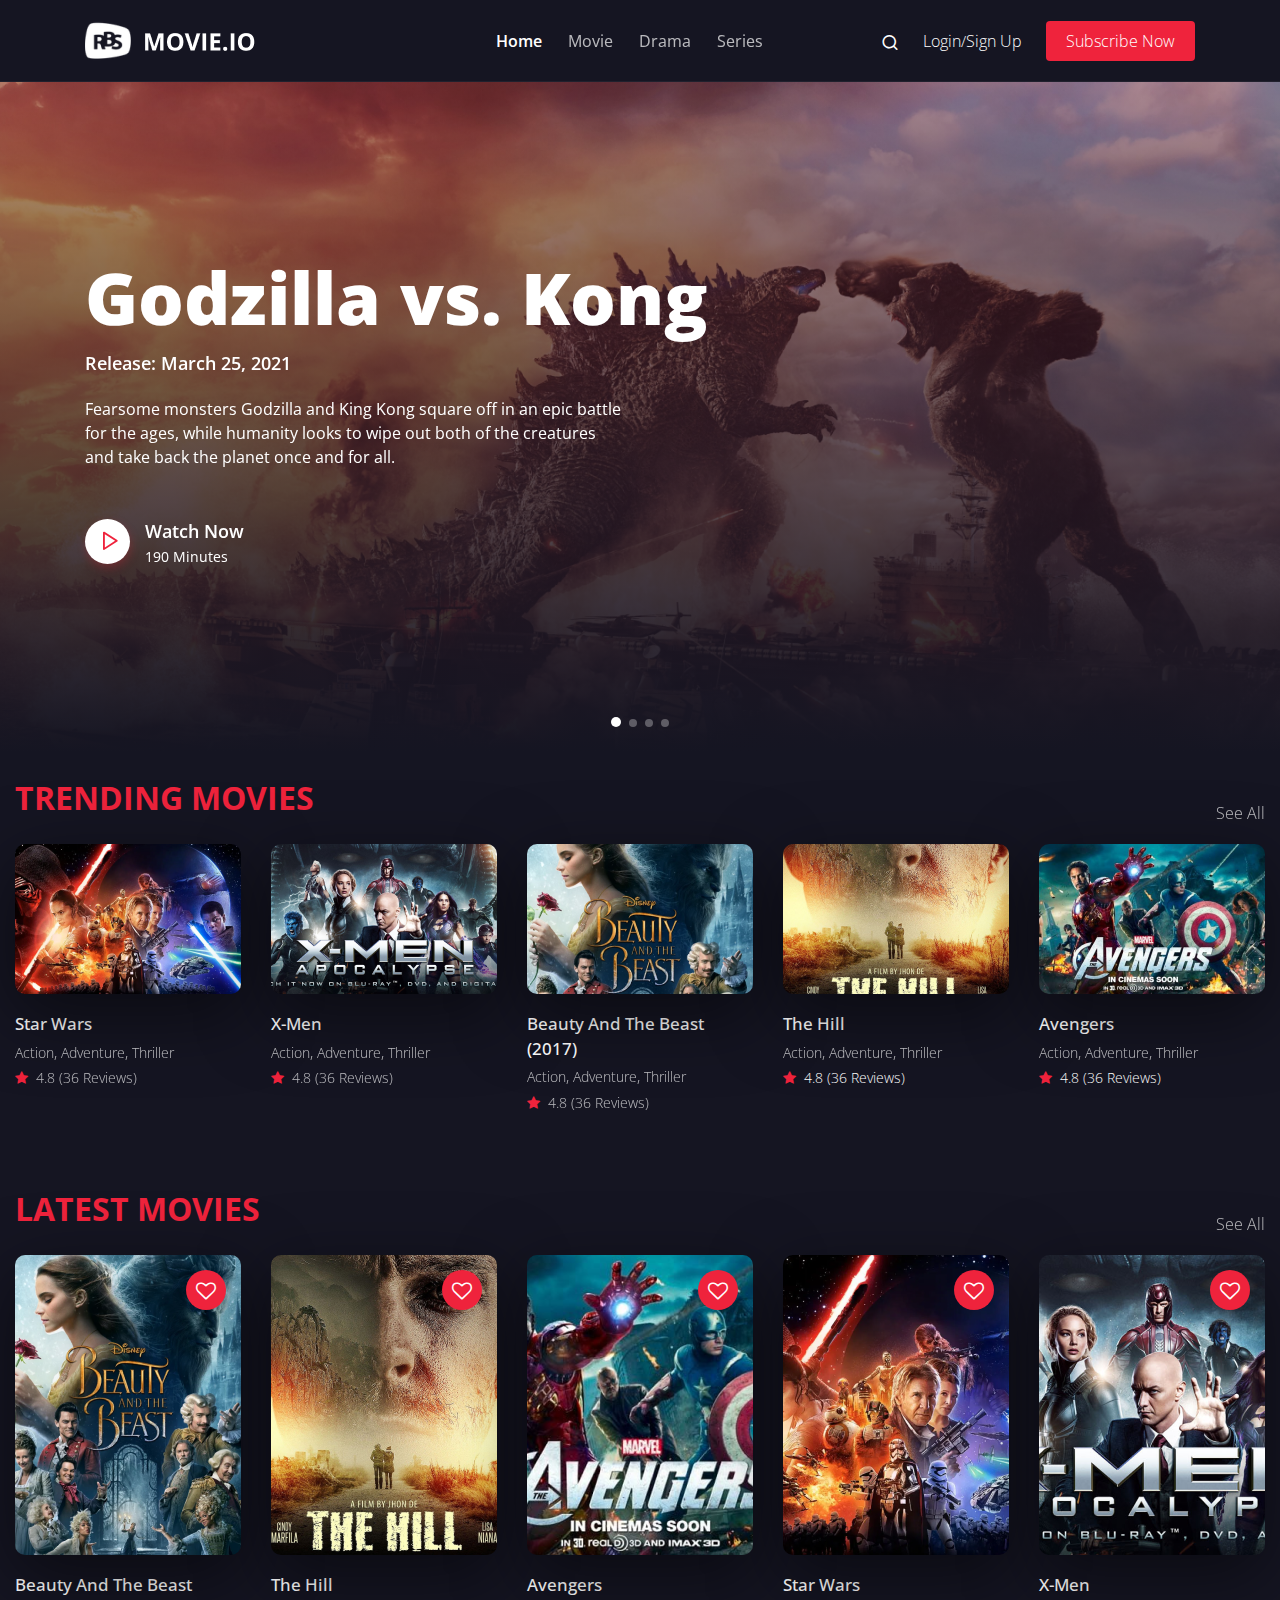
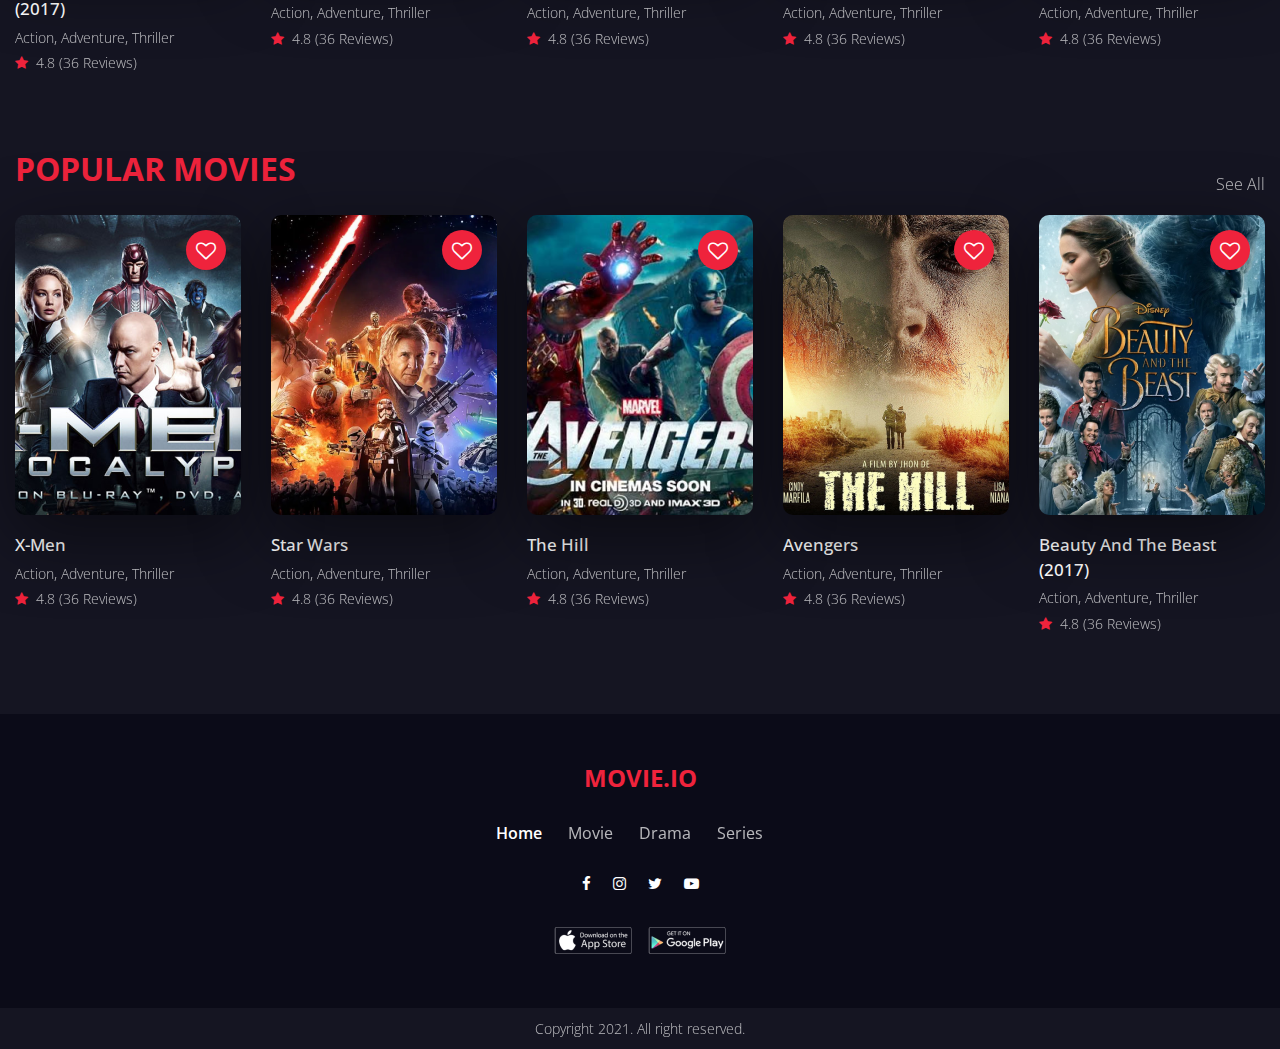
==== commit d392ce7f: "movie detalis page fixing" ====
--- a/index.html
+++ b/index.html
@@ -10,7 +10,7 @@
     <link href="https://cdnjs.cloudflare.com/ajax/libs/font-awesome/4.7.0/css/font-awesome.css" rel="stylesheet">
     <link href="https://fonts.googleapis.com/css2?family=Open+Sans:ital,wght@0,400;0,600;0,700;0,800;1,400&display=swap" rel="stylesheet">
     <link href="assets/css/owl.carousel.min.css" rel="stylesheet">
-    <link href="assets/css/style.css" rel="stylesheet">
+    <link href="assets/css/style.css?v=1.1" rel="stylesheet">
     <link href="assets/css/responsive.css" rel="stylesheet">
 </head>
 <body>
@@ -35,7 +35,7 @@
                         <div class="header-right-area">
                             <ul class="list-unstyled m-0">
                                 <li class="list-inline-item">
-                                    <a href="#" class="search-trigger"><i class="fa fa-search"></i></a>
+                                    <a href="#" class="search-trigger"><i class="icon-search"></i></a>
                                     <div class="float-search-box">
                                         <form action="">
                                             <input class="form-control" type="text" name="search" id="search" placeholder="Please type to search movie...">
@@ -63,7 +63,7 @@
                                 <div class="release-date">release: March 25, 2021 </div>
                                 <p>Fearsome monsters Godzilla and King Kong square off in an epic battle for the ages, while humanity looks to wipe out both of the creatures and take back the planet once and for all.</p>
                                 <div class="watch-button">
-                                    <a href="#" class="play-btn" data-toggle="modal" data-target="#videoModal"><i class="fa fa-play" aria-hidden="true"></i></a>
+                                    <a href="#" class="play-btn" data-toggle="modal" data-target="#videoModal"><i class="icon-play"></i></a>
                                     <div class="watch-text">Watch Now <div class="duration">190 minutes</div></div>
                                 </div>
                             </div>
@@ -83,7 +83,7 @@
                                 <div class="release-date">release: March 25, 2021 </div>
                                 <p>Fearsome monsters Godzilla and King Kong square off in an epic battle for the ages, while humanity looks to wipe out both of the creatures and take back the planet once and for all.</p>
                                 <div class="watch-button">
-                                    <a href="#" class="play-btn" data-toggle="modal" data-target="#videoModal"><i class="fa fa-play" aria-hidden="true"></i></a>
+                                    <a href="#" class="play-btn" data-toggle="modal" data-target="#videoModal"><i class="icon-play"></i></a>
                                     <div class="watch-text">Watch Now <div class="duration">190 minutes</div></div>
                                 </div>
                             </div>
@@ -103,7 +103,7 @@
                                 <div class="release-date">release: March 25, 2021 </div>
                                 <p>Fearsome monsters Godzilla and King Kong square off in an epic battle for the ages, while humanity looks to wipe out both of the creatures and take back the planet once and for all.</p>
                                 <div class="watch-button">
-                                    <a href="#" class="play-btn" data-toggle="modal" data-target="#videoModal"><i class="fa fa-play" aria-hidden="true"></i></a>
+                                    <a href="#" class="play-btn" data-toggle="modal" data-target="#videoModal"><i class="icon-play"></i></a>
                                     <div class="watch-text">Watch Now <div class="duration">190 minutes</div></div>
                                 </div>
                             </div>
@@ -433,6 +433,6 @@
     <script src="assets/js/popper.min.js"></script>
     <script src="assets/js/bootstrap.min.js"></script>
     <script src="assets/js/owl.carousel.min.js"></script>
-    <script src="assets/js/main.js"></script>
+    <script src="assets/js/main.js?v=1.1"></script>
 </body>
 </html>--- a/assets/css/style.css
+++ b/assets/css/style.css
@@ -140,6 +140,50 @@
 .container.max-container {
     max-width: 1440px;
 }
+
+/*CUstom Font Icons*/
+@font-face {
+    font-family: 'icomoon';
+    src:  url('../fonts/icomoon.eot?gm34i5');
+    src:  url('../fonts/icomoon.eot?gm34i5#iefix') format('embedded-opentype'),
+      url('../fonts/icomoon.ttf?gm34i5') format('truetype'),
+      url('../fonts/icomoon.woff?gm34i5') format('woff'),
+      url('../fonts/icomoon.svg?gm34i5#icomoon') format('svg');
+    font-weight: normal;
+    font-style: normal;
+    font-display: block;
+  }
+  
+  [class^="icon-"], [class*=" icon-"] {
+    /* use !important to prevent issues with browser extensions that change fonts */
+    font-family: 'icomoon' !important;
+    speak: never;
+    font-style: normal;
+    font-weight: normal;
+    font-variant: normal;
+    text-transform: none;
+    line-height: 1;
+  
+    /* Better Font Rendering =========== */
+    -webkit-font-smoothing: antialiased;
+    -moz-osx-font-smoothing: grayscale;
+  }
+  
+  .icon-download:before {
+    content: "\e900";
+  }
+  .icon-play:before {
+    content: "\e901";
+  }
+  .icon-search:before {
+    content: "\e902";
+  }
+  .icon-share-2:before {
+    content: "\e903";
+  }
+  .icon-x:before {
+    content: "\e904";
+  }  
 
 /*Menu Area*/
 header{
@@ -266,6 +310,11 @@
 }
 
 /*Header Search*/
+a.search-trigger i {
+    font-size: 18px;
+    position: relative;
+    top: 3px;
+}
 .float-search-box {
     position: absolute;
     right: -9px;
@@ -379,9 +428,9 @@
     line-height: 45px;
     box-shadow: 1px 4px 10px rgba(239, 35, 60, 0.25);
     border-radius: 50%;
-    font-size: 20px;
-}
-.play-btn:hover {
+    font-size: 22px;
+}
+.play-btn:hover, .movie-details-group-icons a:hover i {
     background: #ef233c;
     color: #fff;
 }
@@ -410,6 +459,43 @@
     text-transform: capitalize;
     margin-left: 15px;
 }
+.movie-detail-slider p {
+    margin-bottom: 20px;
+}
+
+.movie-details-group-icons {
+    margin-bottom: 50px;
+}
+
+.movie-details-group-icons a i {
+    display: inline-block;
+    border: 1px solid #fff;
+    width: 40px;
+    height: 40px;
+    text-align: center;
+    line-height: 37px;
+    font-size: 17px;
+    border-radius: 50%;
+    margin-right: 10px;
+    transition: .3s;
+}
+
+.movie-details-group-icons li:not(:last-child) {
+    margin-right: 40px;
+}
+
+.movie-details-group-icons a {
+    font-size: 14px;
+}
+
+.movie-details-group-icons a i.icon-play::before {
+    margin-left: 3px;
+}
+
+.movie-details-group-icons a i.icon-share-2::before {
+    margin-left: -2px;
+}
+
 /*Movie Thumbnail Design*/
 .section-title h2 {
     text-transform: uppercase;
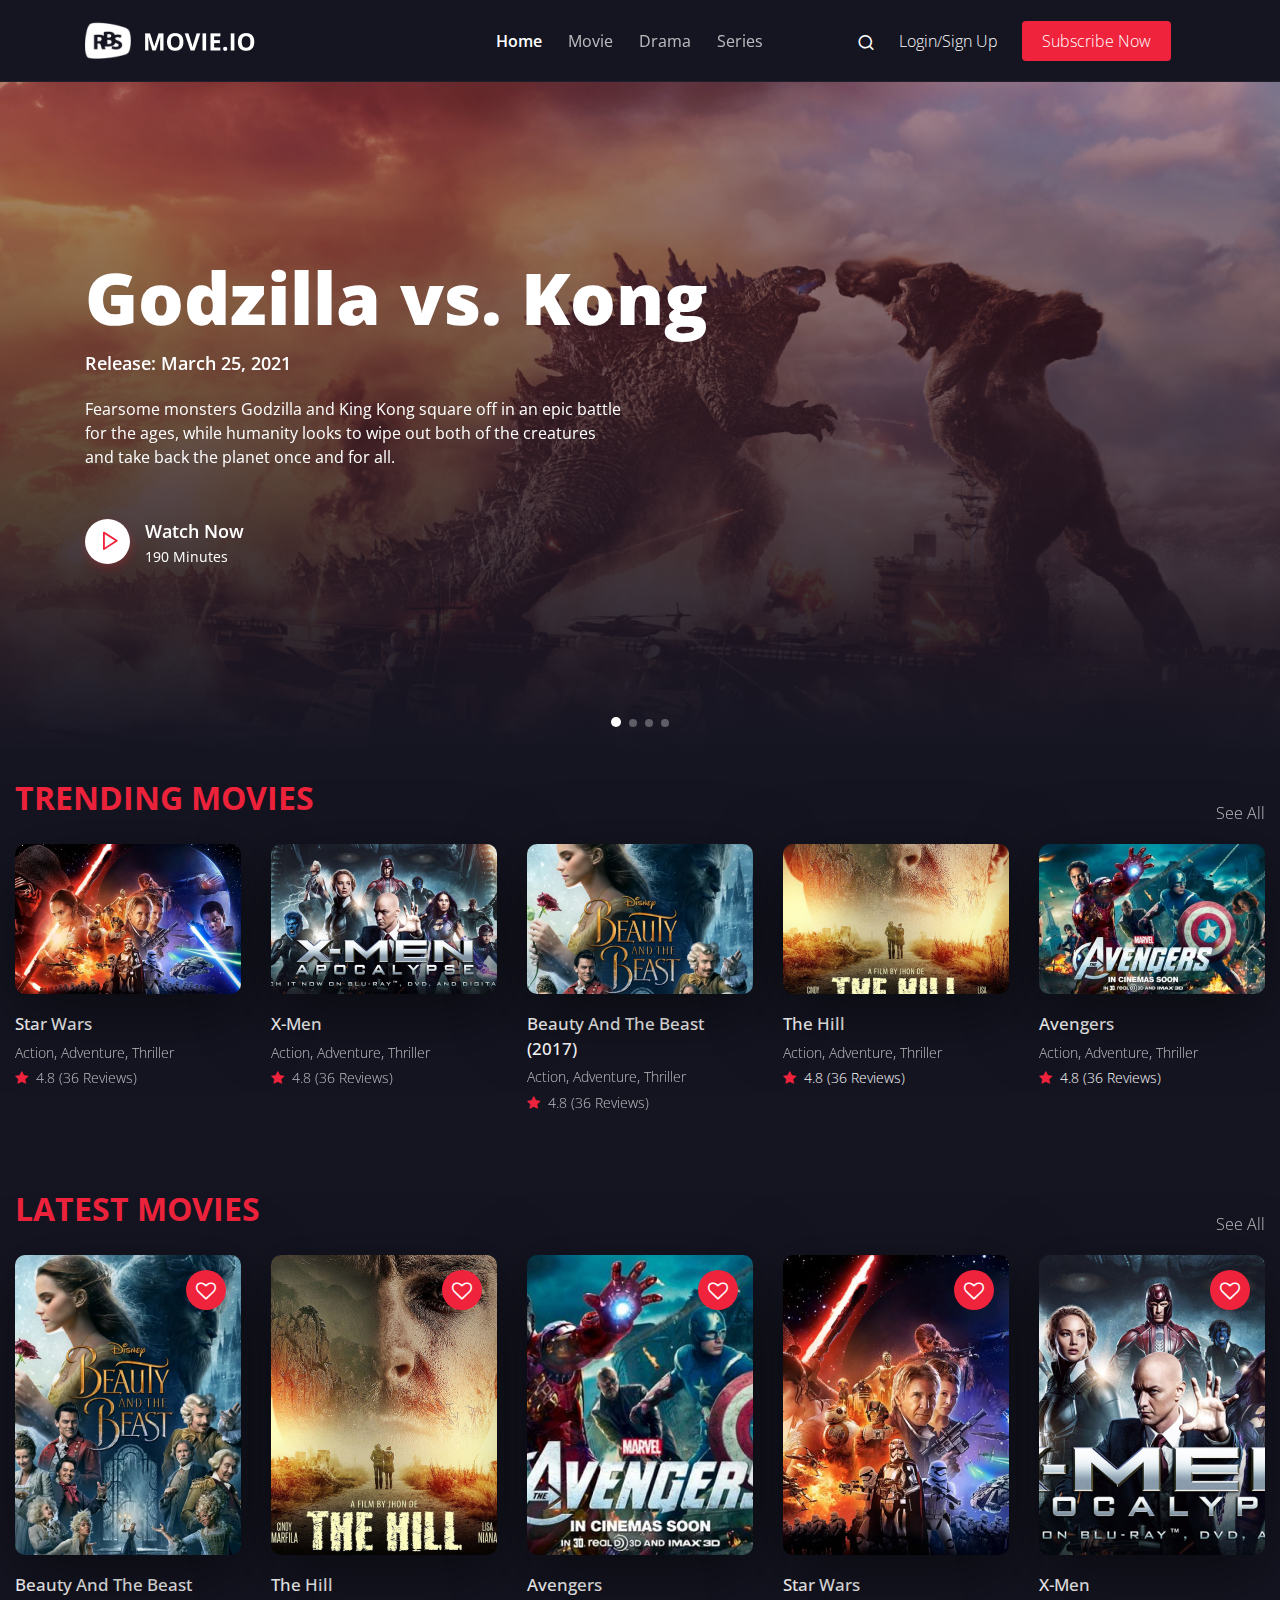
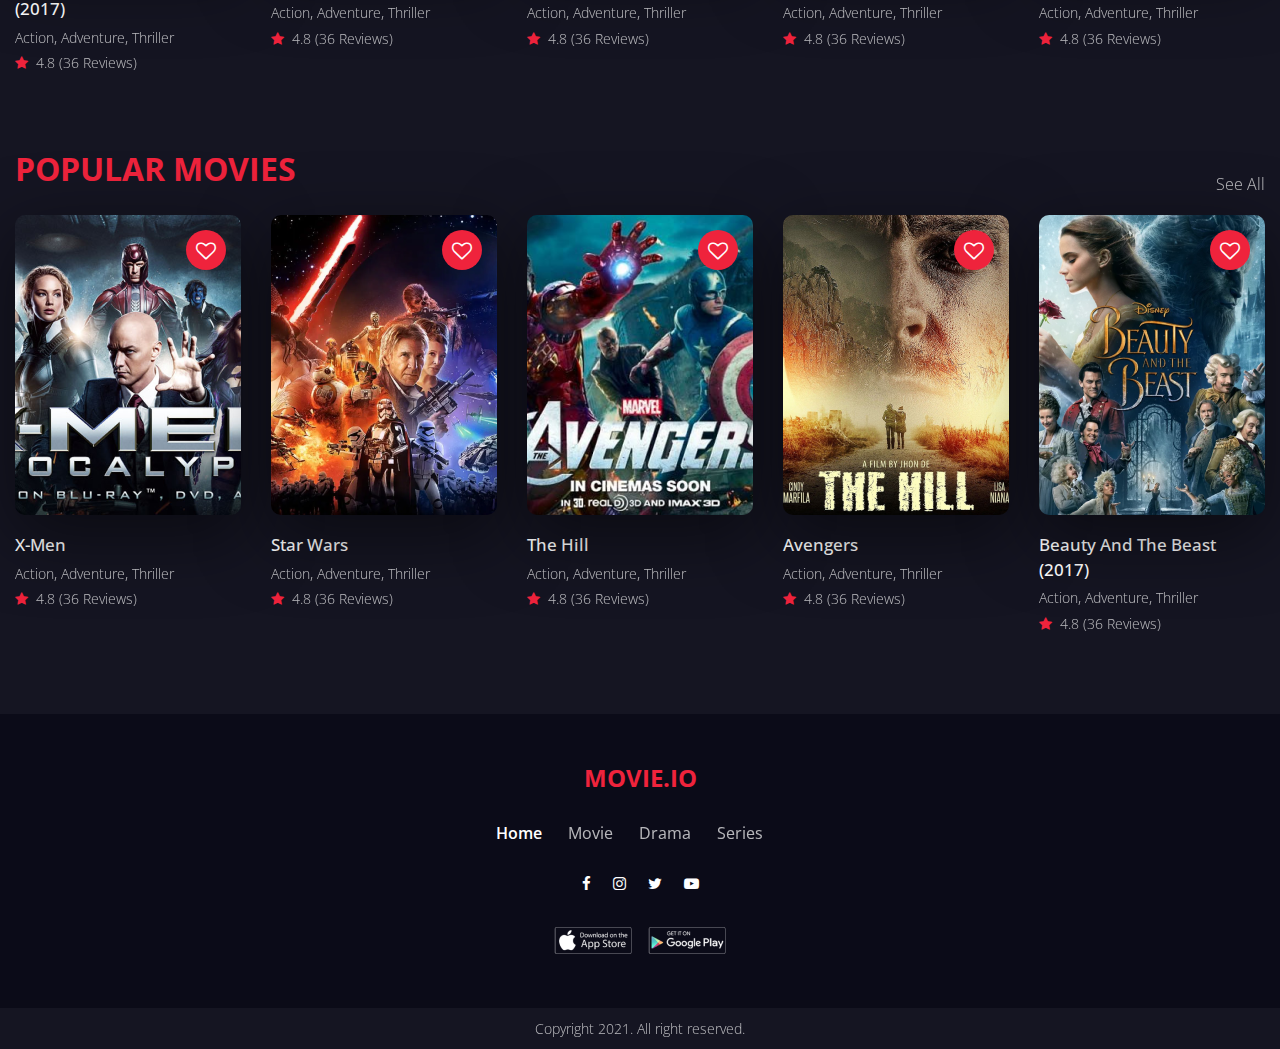
==== commit 2dca724f: "responsive done" ====
--- a/index.html
+++ b/index.html
@@ -14,14 +14,15 @@
     <link href="assets/css/responsive.css" rel="stylesheet">
 </head>
 <body>
+    <div class="mobile-menu-backdrop"></div>
     <header>
         <div class="header-menu-area">
             <div class="container">
                 <div class="row align-items-center">
-                    <div class="col-md-4">
+                    <div class="col-6 col-lg-3 col-xl-4">
                         <a href="index.html" class="logo"><img src="assets/img/logo.png" alt="Movie App"></a>
                     </div>
-                    <div class="col-md-4">
+                    <div class="col-lg-4 col-xl-4 order-3 order-lg-2">
                         <div class="primary-menu">
                             <ul class="main-menu text-center">
                                 <li class="current-menu-item"><a href="index.html">Home</a></li>
@@ -29,9 +30,15 @@
                                 <li><a href="#">Drama</a></li>
                                 <li><a href="#">Series</a></li>
                             </ul>
-                        </div>
-                    </div>
-                    <div class="col-md-4 text-right">
+
+                            <ul class="extra-mobile-menu main-menu d-block d-lg-none">
+                                <li><a href="login.html" class="inline-link">Login</a></li>
+                                <li><a href="register.html" class="inline-link">Sign Up</a></li>
+                                <li><a href="#" class="movie-btn">Subscribe Now</a></li>
+                            </ul>
+                        </div>
+                    </div>
+                    <div class="col-6 col-lg-5 col-xl-4 text-right order-2 order-lg-3">
                         <div class="header-right-area">
                             <ul class="list-unstyled m-0">
                                 <li class="list-inline-item">
@@ -42,8 +49,15 @@
                                         </form>
                                     </div>
                                 </li>
-                                <li class="list-inline-item"><a href="login.html" class="inline-link">Login</a>/<a href="register.html" class="inline-link">Sign Up</a></li>
-                                <li class="list-inline-item"><a href="#" class="movie-btn">Subscribe Now</a></li>
+                                <li class="list-inline-item d-none d-lg-inline-block"><a href="login.html" class="inline-link">Login</a>/<a href="register.html" class="inline-link">Sign Up</a></li>
+                                <li class="list-inline-item d-none d-lg-inline-block"><a href="#" class="movie-btn">Subscribe Now</a></li>
+                                <li class="list-inline-item">
+                                    <div class="mobile-menu-trigger">
+                                        <span></span>
+                                        <span></span>
+                                        <span></span>
+                                    </div>
+                                </li>
                             </ul>
                         </div>
                     </div>
@@ -148,7 +162,7 @@
                 </div>
             </div>
             <div class="row">
-                <div class="col">
+                <div class="col-md-4 col-lg">
                     <div class="movie-thumbnail">
                         <div class="movie-poster">
                             <img src="assets/img/movie.png" alt="star wars">
@@ -160,7 +174,7 @@
                         </div>
                     </div>
                 </div>
-                <div class="col">
+                <div class="col-md-4 col-lg">
                     <div class="movie-thumbnail">
                         <div class="movie-poster">
                             <img src="assets/img/thumb-2.png" alt="X-men">
@@ -172,7 +186,7 @@
                         </div>
                     </div>
                 </div>
-                <div class="col">
+                <div class="col-md-4 col-lg">
                     <div class="movie-thumbnail">
                         <div class="movie-poster">
                             <img src="assets/img/thumb-3.png" alt="Beauty and the beast (2017)">
@@ -184,7 +198,7 @@
                         </div>
                     </div>
                 </div>
-                <div class="col">
+                <div class="col-md-4 col-lg">
                     <div class="movie-thumbnail">
                         <div class="movie-poster">
                             <img src="assets/img/thumb-4.png" alt="the hill">
@@ -196,7 +210,7 @@
                         </div>
                     </div>
                 </div>
-                <div class="col">
+                <div class="col-md-4 col-lg">
                     <div class="movie-thumbnail">
                         <div class="movie-poster">
                             <img src="assets/img/thumb-5.png" alt="avengers">
@@ -225,7 +239,7 @@
                 </div>
             </div>
             <div class="row">
-                <div class="col">
+                <div class="col-md-4 col-lg">
                     <div class="movie-thumbnail movie-long-thumb position-relative">
                         <a href="#" class="movie-wishlist"><i class="fa fa-heart-o"></i></a>
                         <div class="movie-poster">
@@ -238,7 +252,7 @@
                         </div>
                     </div>
                 </div>
-                <div class="col">
+                <div class="col-md-4 col-lg">
                     <div class="movie-thumbnail movie-long-thumb position-relative">
                         <a href="#" class="movie-wishlist"><i class="fa fa-heart-o"></i></a>
                         <div class="movie-poster">
@@ -251,7 +265,7 @@
                         </div>
                     </div>
                 </div>
-                <div class="col">
+                <div class="col-md-4 col-lg">
                     <div class="movie-thumbnail movie-long-thumb position-relative">
                         <a href="#" class="movie-wishlist"><i class="fa fa-heart-o"></i></a>
                         <div class="movie-poster">
@@ -264,7 +278,7 @@
                         </div>
                     </div>
                 </div>
-                <div class="col">
+                <div class="col-md-4 col-lg">
                     <div class="movie-thumbnail movie-long-thumb position-relative">
                         <a href="#" class="movie-wishlist"><i class="fa fa-heart-o"></i></a>
                         <div class="movie-poster">
@@ -277,7 +291,7 @@
                         </div>
                     </div>
                 </div>
-                <div class="col">
+                <div class="col-md-4 col-lg">
                     <div class="movie-thumbnail movie-long-thumb position-relative">
                         <a href="#" class="movie-wishlist"><i class="fa fa-heart-o"></i></a>
                         <div class="movie-poster">
@@ -307,7 +321,7 @@
                 </div>
             </div>
             <div class="row">
-                <div class="col">
+                <div class="col-md-4 col-lg">
                     <div class="movie-thumbnail movie-long-thumb position-relative">
                         <a href="#" class="movie-wishlist"><i class="fa fa-heart-o"></i></a>
                         <div class="movie-poster">
@@ -320,7 +334,7 @@
                         </div>
                     </div>
                 </div>
-                <div class="col">
+                <div class="col-md-4 col-lg">
                     <div class="movie-thumbnail movie-long-thumb position-relative">
                         <a href="#" class="movie-wishlist"><i class="fa fa-heart-o"></i></a>
                         <div class="movie-poster">
@@ -333,7 +347,7 @@
                         </div>
                     </div>
                 </div>
-                <div class="col">
+                <div class="col-md-4 col-lg">
                     <div class="movie-thumbnail movie-long-thumb position-relative">
                         <a href="#" class="movie-wishlist"><i class="fa fa-heart-o"></i></a>
                         <div class="movie-poster">
@@ -346,7 +360,7 @@
                         </div>
                     </div>
                 </div>
-                <div class="col">
+                <div class="col-md-4 col-lg">
                     <div class="movie-thumbnail movie-long-thumb position-relative">
                         <a href="#" class="movie-wishlist"><i class="fa fa-heart-o"></i></a>
                         <div class="movie-poster">
@@ -359,7 +373,7 @@
                         </div>
                     </div>
                 </div>
-                <div class="col">
+                <div class="col-md-4 col-lg">
                     <div class="movie-thumbnail movie-long-thumb position-relative">
                         <a href="#" class="movie-wishlist"><i class="fa fa-heart-o"></i></a>
                         <div class="movie-poster">
@@ -419,7 +433,7 @@
 
     <!-- VIdeo Modal -->
     <div class="modal fade movie-video-modal" id="videoModal" tabindex="-1" aria-labelledby="videoModalLabel" aria-hidden="true">
-        <div class="modal-dialog modal-lg">
+        <div class="modal-dialog modal-lg modal-dialog-centered">
           <div class="modal-content">
             <button type="button" class="close" data-dismiss="modal" aria-label="Close">
                 <span aria-hidden="true">&times;</span>
--- a/assets/css/style.css
+++ b/assets/css/style.css
@@ -20,6 +20,7 @@
     line-height: 1.5;
     font-size: 15px;
     font-weight: 300;
+    background-color: var(--movie-black-2);
 }
 
 h1,
--- a/assets/css/responsive.css
+++ b/assets/css/responsive.css
@@ -10,8 +10,10 @@
 
 }
 
-@media only screen and (max-width: 1024px) { 
-
+@media only screen and (max-width: 1200px) { 
+    .header-right-area .list-inline-item:not(:last-child){
+        margin-right: .5rem;
+    }
 }
 
 @media only screen and (min-width: 991px) {
@@ -25,10 +27,158 @@
 
 
 @media only screen and (max-width: 991px) {
+    .movie-thumbnail {
+        margin: 20px 0;
+    }
+    .float-search-box.active {
+        top: 60px;
+        border-radius: 0px;
+        left: 0;
+        right: 0;
+        position: fixed;
+    }
 
+    /*Mobile Menu*/
+    .mobile-menu-backdrop{
+        position: fixed;
+        left: 0;
+        top: 0;
+        bottom: 0;
+        right: 0;
+        opacity: 0;
+        visibility: hidden;
+        transition: .4s;
+        width: 100%;
+        background: #151522;
+        z-index: -1;
+    }
+    .mobile-menu-backdrop.active{
+        opacity: 0.6;
+        visibility: visible;
+        z-index: 99;
+    }
+    .header-menu-area {
+        padding: 15px 0;
+    }
+    a.search-trigger i {
+        font-size: 30px;
+        top: -1px;
+    }
+    
+    a.search-trigger {
+        display: inline-block;
+        margin-right: 10px;
+    }
+    header .mobile-menu-trigger.active span {
+        background: #ef233c;
+    }
+    header .mobile-menu-trigger {
+        width: 30px;
+        margin-right: 0;
+        margin-left: auto;
+        height: 30px;
+        top: 5px;
+        position: relative;
+    }
+    header .mobile-menu-trigger span {
+        display: inline-block;
+        width: 30px;
+        height: 2px;
+        background: #fff;
+        position: absolute;
+        top: 0;
+        transition: .4s;
+        left: 0;
+    }
+    header .mobile-menu-trigger span:nth-child(2) {
+        top: 8px;
+    }
+    
+    header .mobile-menu-trigger span:nth-child(3) {
+        top: 17px;
+    }
+    header .primary-menu {
+        position: fixed;
+        left: -280px;
+        top: 0;
+        z-index: 999;
+        background: #151522;
+        width: 280px;
+        height: 100%;
+        transition: .4s;
+        opacity: 0;
+        visibility: hidden;
+        overflow-y: scroll;
+    }
+    
+    header .primary-menu li {
+        display: block;
+    }
+    
+    header .primary-menu a {
+        margin: 0!important;
+        padding: 10px 15px!important;
+    }
+    
+    header .main-menu > li > a {
+        border-bottom: 1px solid #202036;
+    }
+    
+    header .primary-menu.active {
+        left: 0;
+        opacity: 1;
+        visibility: visible;
+    }
+    header .mobile-menu-trigger.active span:nth-child(3) {
+        transform: rotate(45deg);
+        top: 8px;
+    }
+    header .mobile-menu-trigger.active span:nth-child(1) {
+        transform: rotate(45deg);
+        top: 8px;
+    }
+    
+    header .mobile-menu-trigger.active span:nth-child(2) {
+        transform: rotate(135deg);
+    }
+    header ul.main-menu.text-center {
+        text-align: left!important;
+    }
 }
 
 
 @media only screen and (max-width: 767px) { 
-
+    .slider-text h1 {
+        font-size: 45px;
+        line-height: 1;
+    }
+    
+    a.view-link {
+        display: block;
+        text-align: left;
+    }
+    
+    .movie-poster img, .movie-long-thumb .movie-poster img {
+        width: 100%;
+        height: auto;
+    }
+    .modal button.close {
+        right: 0;
+        top: -35px;
+    }
+    .movie-details-group-icons li:not(:last-child) {
+        margin-right: 20px;
+        margin-bottom: 15px;
+    }
+    .form-cover-bg {
+        display: none;
+    }
+    
+    .form-right-side {
+        padding: 40px 20px;
+    }
+    
+    .form-container {
+        margin: 80px 0;
+    }
 }